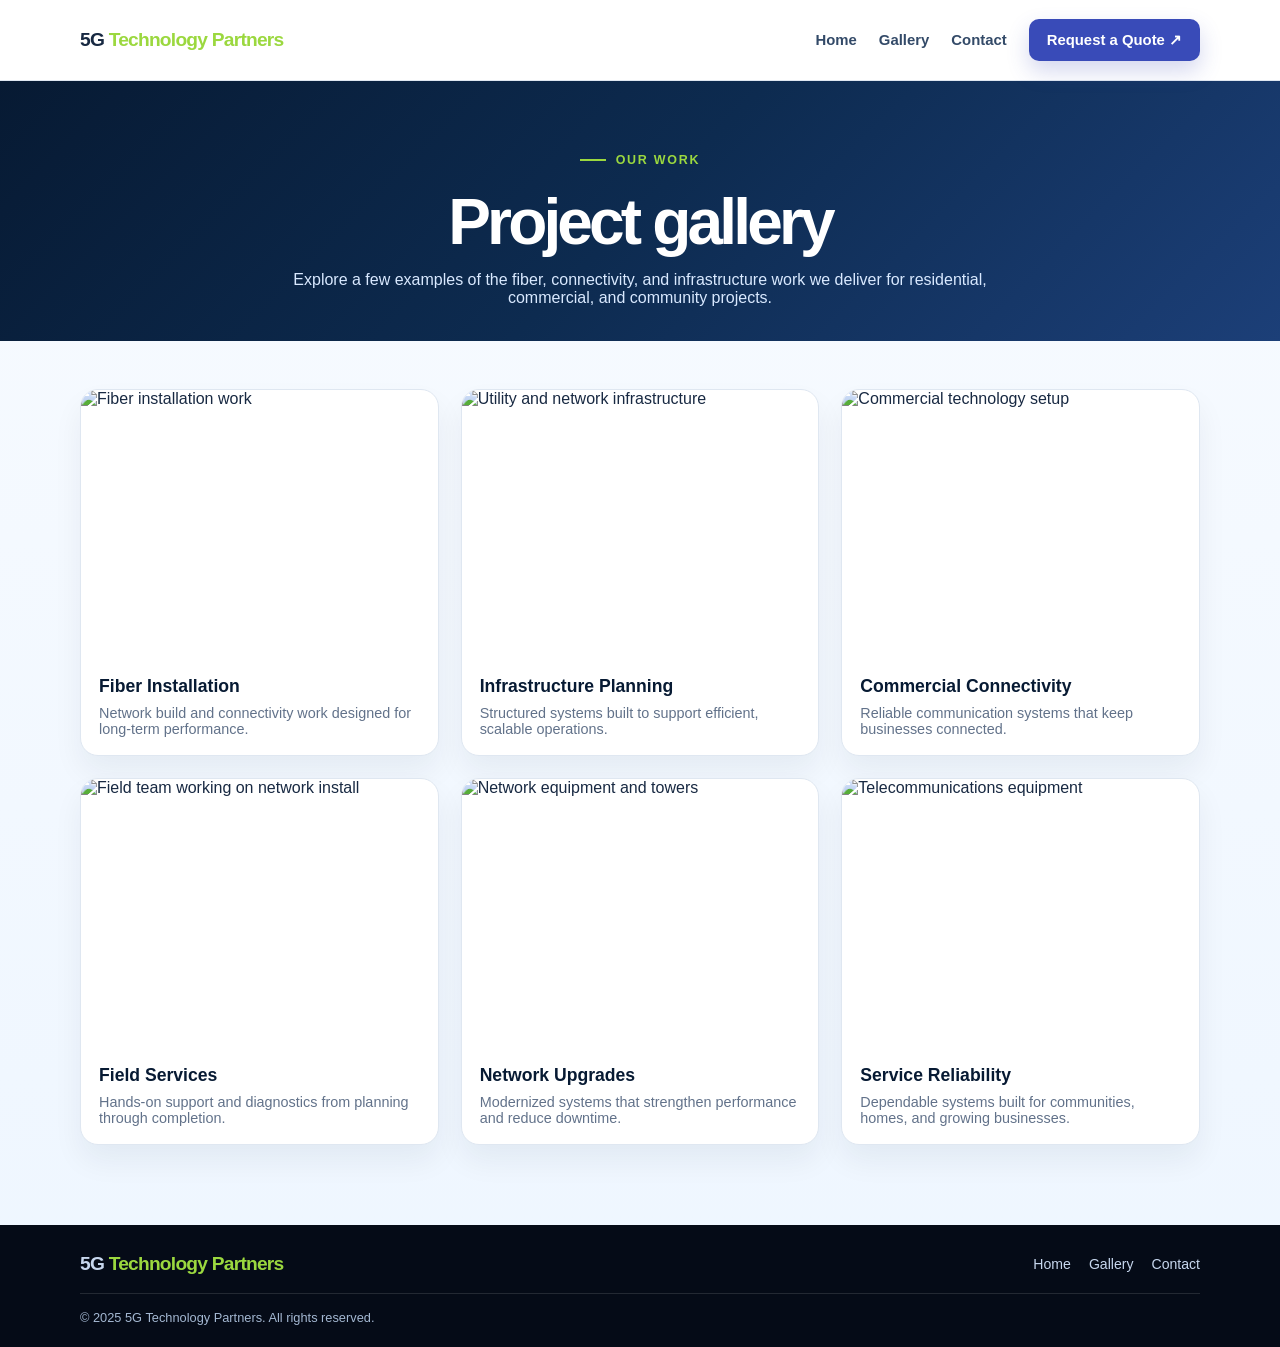
==== gallery.html @ 9b881f02 "Create a standalone image gallery page for 5G Technology Partners and include navigation back to the" ====
<!DOCTYPE html>
<html lang="en">
  <head>
    <meta charset="UTF-8" />
    <meta name="viewport" content="width=device-width, initial-scale=1.0" />
    <title>5G Technology Partners | Project Gallery</title>
    <style>
      :root {
        --navy: #071a33;
        --blue: #394bb8;
        --green: #9bd83f;
        --text: #182942;
        --muted: #62728a;
        --line: #dfe7f1;
        --pale: #f3f7fc;
        --white: #fff;
      }
      * { box-sizing: border-box; }
      body {
        margin: 0;
        font-family: Inter, "Segoe UI", Arial, sans-serif;
        color: var(--text);
        background: linear-gradient(180deg, #f8fbff 0%, #eef6ff 100%);
      }
      a { color: inherit; text-decoration: none; }
      .container {
        width: min(1120px, calc(100% - 32px));
        margin: 0 auto;
      }
      header {
        background: rgba(255,255,255, .96);
        border-bottom: 1px solid var(--line);
        position: sticky;
        top: 0;
        z-index: 10;
      }
      .nav {
        min-height: 80px;
        display: flex;
        justify-content: space-between;
        align-items: center;
        gap: 20px;
      }
      .brand {
        font-size: 1.2rem;
        font-weight: 900;
        letter-spacing: -.04em;
      }
      .brand span { color: var(--green); }
      .nav-links {
        display: flex;
        align-items: center;
        gap: 22px;
        font-size: .93rem;
        font-weight: 700;
        color: #334a68;
      }
      .button {
        display: inline-flex;
        align-items: center;
        justify-content: center;
        padding: 12px 18px;
        border-radius: 10px;
        border: 0;
        font: inherit;
        font-weight: 800;
        cursor: pointer;
      }
      .button-primary {
        background: var(--blue);
        color: white;
        box-shadow: 0 10px 22px rgba(57,75,184,.22);
      }
      .hero {
        background: linear-gradient(135deg, #071a33 0%, #0d2b50 50%, #1c3f78 100%);
        color: white;
      }
      .hero-inner {
        display: flex;
        flex-direction: column;
        align-items: center;
        text-align: center;
        padding: 72px 0 34px;
      }
      .eyebrow {
        display: inline-flex;
        align-items: center;
        gap: 10px;
        color: var(--green);
        font-size: .78rem;
        font-weight: 900;
        letter-spacing: .14em;
        text-transform: uppercase;
      }
      .eyebrow::before {
        content: "";
        width: 26px;
        height: 2px;
        background: currentColor;
      }
      h1 {
        margin: 18px 0 12px;
        font-size: clamp(2.5rem, 5vw, 4rem);
        letter-spacing: -.06em;
      }
      .hero p {
        max-width: 760px;
        margin: 0;
        color: #d9e9ff;
      }
      .gallery {
        padding: 48px 0 80px;
      }
      .gallery-grid {
        display: grid;
        grid-template-columns: repeat(3, minmax(0, 1fr));
        gap: 22px;
      }
      .photo-card {
        background: var(--white);
        border: 1px solid var(--line);
        border-radius: 18px;
        overflow: hidden;
        box-shadow: 0 16px 30px rgba(7,26,51,.06);
      }
      .photo-card img {
        display: block;
        width: 100%;
        height: 270px;
        object-fit: cover;
      }
      .photo-caption {
        padding: 16px 18px 18px;
      }
      .photo-caption h3 {
        margin: 0 0 8px;
        color: var(--navy);
        font-size: 1.1rem;
      }
      .photo-caption p {
        margin: 0;
        color: var(--muted);
        font-size: .9rem;
      }
      footer {
        background: #050b17;
        color: #c7d7ee;
        padding: 28px 0 22px;
      }
      .footer-inner {
        display: flex;
        justify-content: space-between;
        align-items: center;
        flex-wrap: wrap;
        gap: 20px;
      }
      .footer-links {
        display: flex;
        gap: 18px;
        flex-wrap: wrap;
        font-size: .88rem;
      }
      .copyright {
        margin-top: 18px;
        padding-top: 16px;
        border-top: 1px solid rgba(255,255,255,.12);
        color: #a4b8d2;
        font-size: .8rem;
      }
      @media (max-width: 700px) {
        .gallery-grid { grid-template-columns: 1fr; }
        .nav { min-height: 74px; }
        .nav-links {
          display: none;
          flex-wrap: wrap;
          gap: 10px 18px;
        }
      }
    </style>
  </head>
  <body>
    <header>
      <div class="container nav">
        <a class="brand" href="index.html">5G <span>Technology Partners</span></a>
        <nav class="nav-links" aria-label="Main navigation">
          <a href="index.html">Home</a>
          <a href="gallery.html">Gallery</a>
          <a href="index.html#contact">Contact</a>
          <a class="button button-primary" href="index.html#contact">Request a Quote ↗</a>
        </nav>
      </div>
    </header>

    <section class="hero">
      <div class="container hero-inner">
        <div class="eyebrow">Our work</div>
        <h1>Project gallery</h1>
        <p>Explore a few examples of the fiber, connectivity, and infrastructure work we deliver for residential, commercial, and community projects.</p>
      </div>
    </section>

    <main class="gallery">
      <div class="container gallery-grid">
        <article class="photo-card">
          <img src="https://images.unsplash.com/photo-1516321318423-f06f85e504b3?auto=format&fit=crop&w=900&q=80" alt="Fiber installation work" />
          <div class="photo-caption">
            <h3>Fiber Installation</h3>
            <p>Network build and connectivity work designed for long-term performance.</p>
          </div>
        </article>

        <article class="photo-card">
          <img src="https://images.unsplash.com/photo-1555618563-3a671d50994a?auto=format&fit=crop&w=900&q=80" alt="Utility and network infrastructure" />
          <div class="photo-caption">
            <h3>Infrastructure Planning</h3>
            <p>Structured systems built to support efficient, scalable operations.</p>
          </div>
        </article>

        <article class="photo-card">
          <img src="https://images.unsplash.com/photo-1497366754035-f200968a6e72?auto=format&fit=crop&w=900&q=80" alt="Commercial technology setup" />
          <div class="photo-caption">
            <h3>Commercial Connectivity</h3>
            <p>Reliable communication systems that keep businesses connected.</p>
          </div>
        </article>

        <article class="photo-card">
          <img src="https://images.unsplash.com/photo-1504384308090-c894fdcc538d?auto=format&fit=crop&w=900&q=80" alt="Field team working on network install" />
          <div class="photo-caption">
            <h3>Field Services</h3>
            <p>Hands-on support and diagnostics from planning through completion.</p>
          </div>
        </article>

        <article class="photo-card">
          <img src="https://images.unsplash.com/photo-1473448912268-2022ce9509d8?auto=format&fit=crop&w=900&q=80" alt="Network equipment and towers" />
          <div class="photo-caption">
            <h3>Network Upgrades</h3>
            <p>Modernized systems that strengthen performance and reduce downtime.</p>
          </div>
        </article>

        <article class="photo-card">
          <img src="https://images.unsplash.com/photo-1520607162513-77705c0f0d4a?auto=format&fit=crop&w=900&q=80" alt="Telecommunications equipment" />
          <div class="photo-caption">
            <h3>Service Reliability</h3>
            <p>Dependable systems built for communities, homes, and growing businesses.</p>
          </div>
        </article>
      </div>
    </main>

    <footer>
      <div class="container">
        <div class="footer-inner">
          <a class="brand" href="index.html">5G <span>Technology Partners</span></a>
          <nav class="footer-links" aria-label="Footer navigation">
            <a href="index.html">Home</a>
            <a href="gallery.html">Gallery</a>
            <a href="index.html#contact">Contact</a>
          </nav>
        </div>
        <div class="copyright">© 2025 5G Technology Partners. All rights reserved.</div>
      </div>
    </footer>
  </body>
</html>
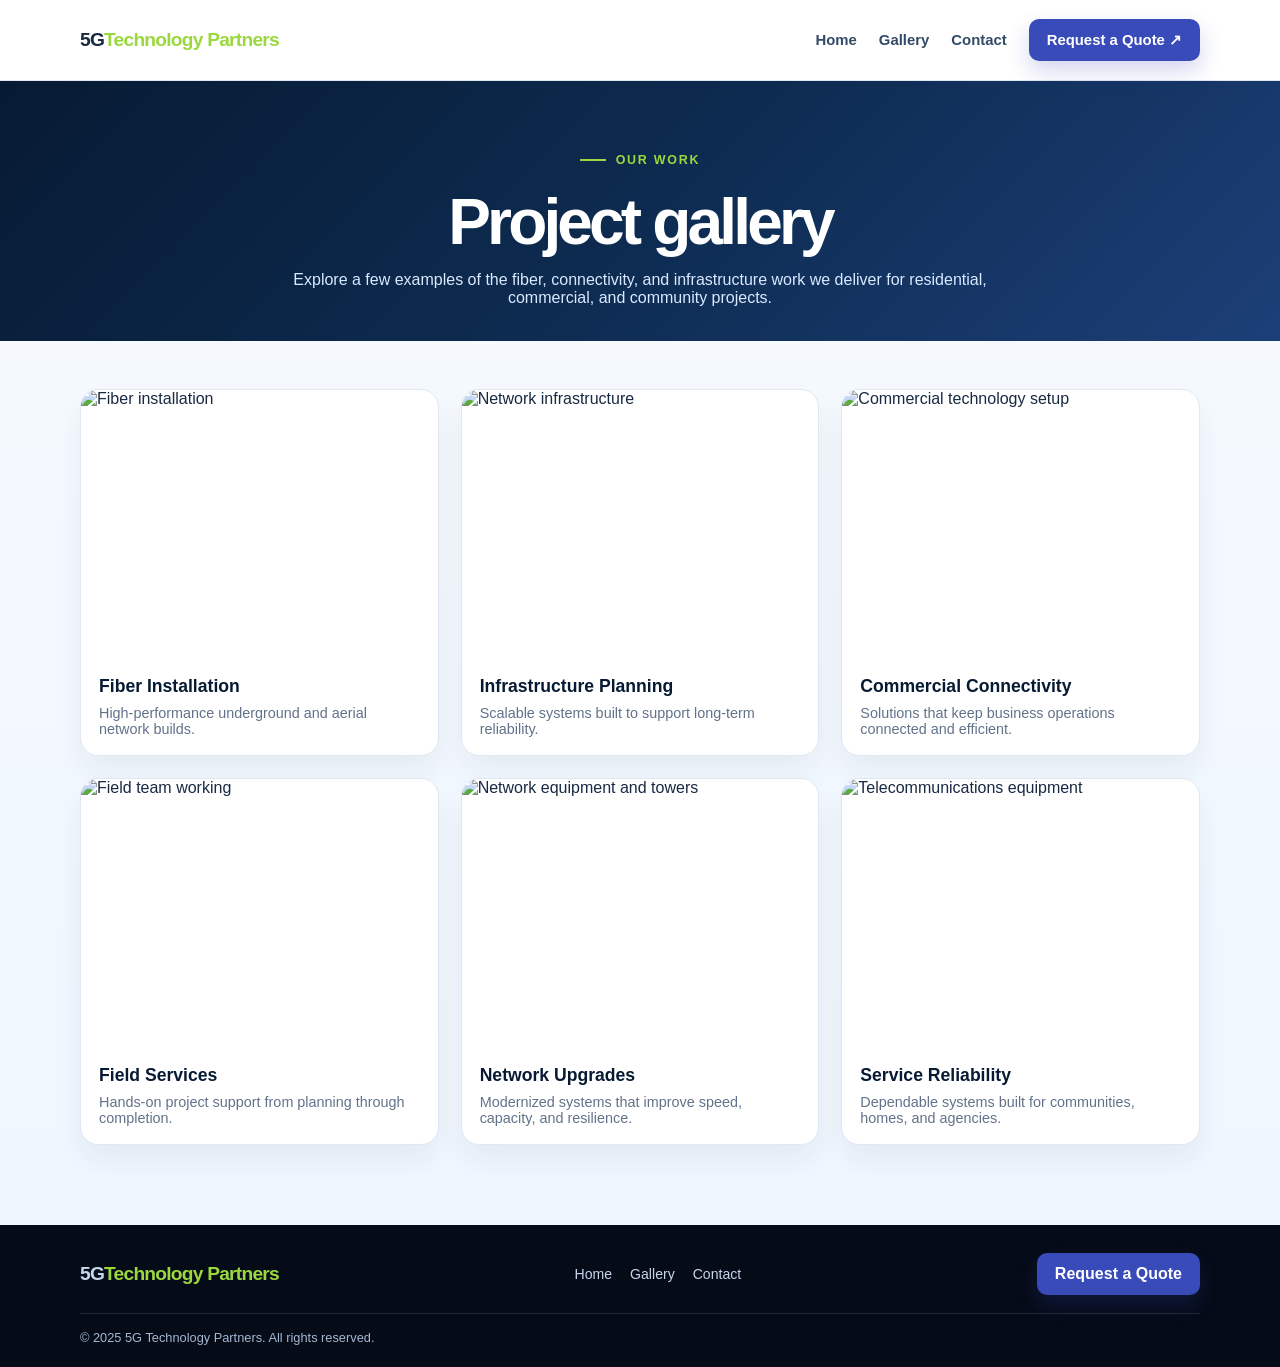
==== commit ae60229e: "Create the dedicated gallery page and ensure the navigation includes a clear Gallery button in both " ====
--- a/gallery.html
+++ b/gallery.html
@@ -3,6 +3,7 @@
   <head>
     <meta charset="UTF-8" />
     <meta name="viewport" content="width=device-width, initial-scale=1.0" />
+    <meta name="description" content="Browse 5G Technology Partners project photos and installation work across fiber, connectivity, and infrastructure services." />
     <title>5G Technology Partners | Project Gallery</title>
     <style>
       :root {
@@ -23,12 +24,9 @@
         background: linear-gradient(180deg, #f8fbff 0%, #eef6ff 100%);
       }
       a { color: inherit; text-decoration: none; }
-      .container {
-        width: min(1120px, calc(100% - 32px));
-        margin: 0 auto;
-      }
+      .container { width: min(1120px, calc(100% - 32px)); margin: 0 auto; }
       header {
-        background: rgba(255,255,255, .96);
+        background: rgba(255,255,255,.96);
         border-bottom: 1px solid var(--line);
         position: sticky;
         top: 0;
@@ -42,6 +40,8 @@
         gap: 20px;
       }
       .brand {
+        display: inline-flex;
+        align-items: center;
         font-size: 1.2rem;
         font-weight: 900;
         letter-spacing: -.04em;
@@ -65,7 +65,9 @@
         font: inherit;
         font-weight: 800;
         cursor: pointer;
-      }
+        transition: transform .2s ease;
+      }
+      .button:hover { transform: translateY(-2px); }
       .button-primary {
         background: var(--blue);
         color: white;
@@ -168,13 +170,13 @@
         font-size: .8rem;
       }
       @media (max-width: 700px) {
+        .nav { flex-wrap: wrap; }
+        .nav-links {
+          width: 100%;
+          justify-content: center;
+          flex-wrap: wrap;
+        }
         .gallery-grid { grid-template-columns: 1fr; }
-        .nav { min-height: 74px; }
-        .nav-links {
-          display: none;
-          flex-wrap: wrap;
-          gap: 10px 18px;
-        }
       }
     </style>
   </head>
@@ -202,18 +204,18 @@
     <main class="gallery">
       <div class="container gallery-grid">
         <article class="photo-card">
-          <img src="https://images.unsplash.com/photo-1516321318423-f06f85e504b3?auto=format&fit=crop&w=900&q=80" alt="Fiber installation work" />
+          <img src="https://images.unsplash.com/photo-1516321318423-f06f85e504b3?auto=format&fit=crop&w=900&q=80" alt="Fiber installation" />
           <div class="photo-caption">
             <h3>Fiber Installation</h3>
-            <p>Network build and connectivity work designed for long-term performance.</p>
-          </div>
-        </article>
-
-        <article class="photo-card">
-          <img src="https://images.unsplash.com/photo-1555618563-3a671d50994a?auto=format&fit=crop&w=900&q=80" alt="Utility and network infrastructure" />
+            <p>High-performance underground and aerial network builds.</p>
+          </div>
+        </article>
+
+        <article class="photo-card">
+          <img src="https://images.unsplash.com/photo-1555618563-3a671d50994a?auto=format&fit=crop&w=900&q=80" alt="Network infrastructure" />
           <div class="photo-caption">
             <h3>Infrastructure Planning</h3>
-            <p>Structured systems built to support efficient, scalable operations.</p>
+            <p>Scalable systems built to support long-term reliability.</p>
           </div>
         </article>
 
@@ -221,15 +223,15 @@
           <img src="https://images.unsplash.com/photo-1497366754035-f200968a6e72?auto=format&fit=crop&w=900&q=80" alt="Commercial technology setup" />
           <div class="photo-caption">
             <h3>Commercial Connectivity</h3>
-            <p>Reliable communication systems that keep businesses connected.</p>
-          </div>
-        </article>
-
-        <article class="photo-card">
-          <img src="https://images.unsplash.com/photo-1504384308090-c894fdcc538d?auto=format&fit=crop&w=900&q=80" alt="Field team working on network install" />
+            <p>Solutions that keep business operations connected and efficient.</p>
+          </div>
+        </article>
+
+        <article class="photo-card">
+          <img src="https://images.unsplash.com/photo-1504384308090-c894fdcc538d?auto=format&fit=crop&w=900&q=80" alt="Field team working" />
           <div class="photo-caption">
             <h3>Field Services</h3>
-            <p>Hands-on support and diagnostics from planning through completion.</p>
+            <p>Hands-on project support from planning through completion.</p>
           </div>
         </article>
 
@@ -237,7 +239,7 @@
           <img src="https://images.unsplash.com/photo-1473448912268-2022ce9509d8?auto=format&fit=crop&w=900&q=80" alt="Network equipment and towers" />
           <div class="photo-caption">
             <h3>Network Upgrades</h3>
-            <p>Modernized systems that strengthen performance and reduce downtime.</p>
+            <p>Modernized systems that improve speed, capacity, and resilience.</p>
           </div>
         </article>
 
@@ -245,7 +247,7 @@
           <img src="https://images.unsplash.com/photo-1520607162513-77705c0f0d4a?auto=format&fit=crop&w=900&q=80" alt="Telecommunications equipment" />
           <div class="photo-caption">
             <h3>Service Reliability</h3>
-            <p>Dependable systems built for communities, homes, and growing businesses.</p>
+            <p>Dependable systems built for communities, homes, and agencies.</p>
           </div>
         </article>
       </div>
@@ -260,6 +262,7 @@
             <a href="gallery.html">Gallery</a>
             <a href="index.html#contact">Contact</a>
           </nav>
+          <a class="button button-primary" href="index.html#contact">Request a Quote</a>
         </div>
         <div class="copyright">© 2025 5G Technology Partners. All rights reserved.</div>
       </div>
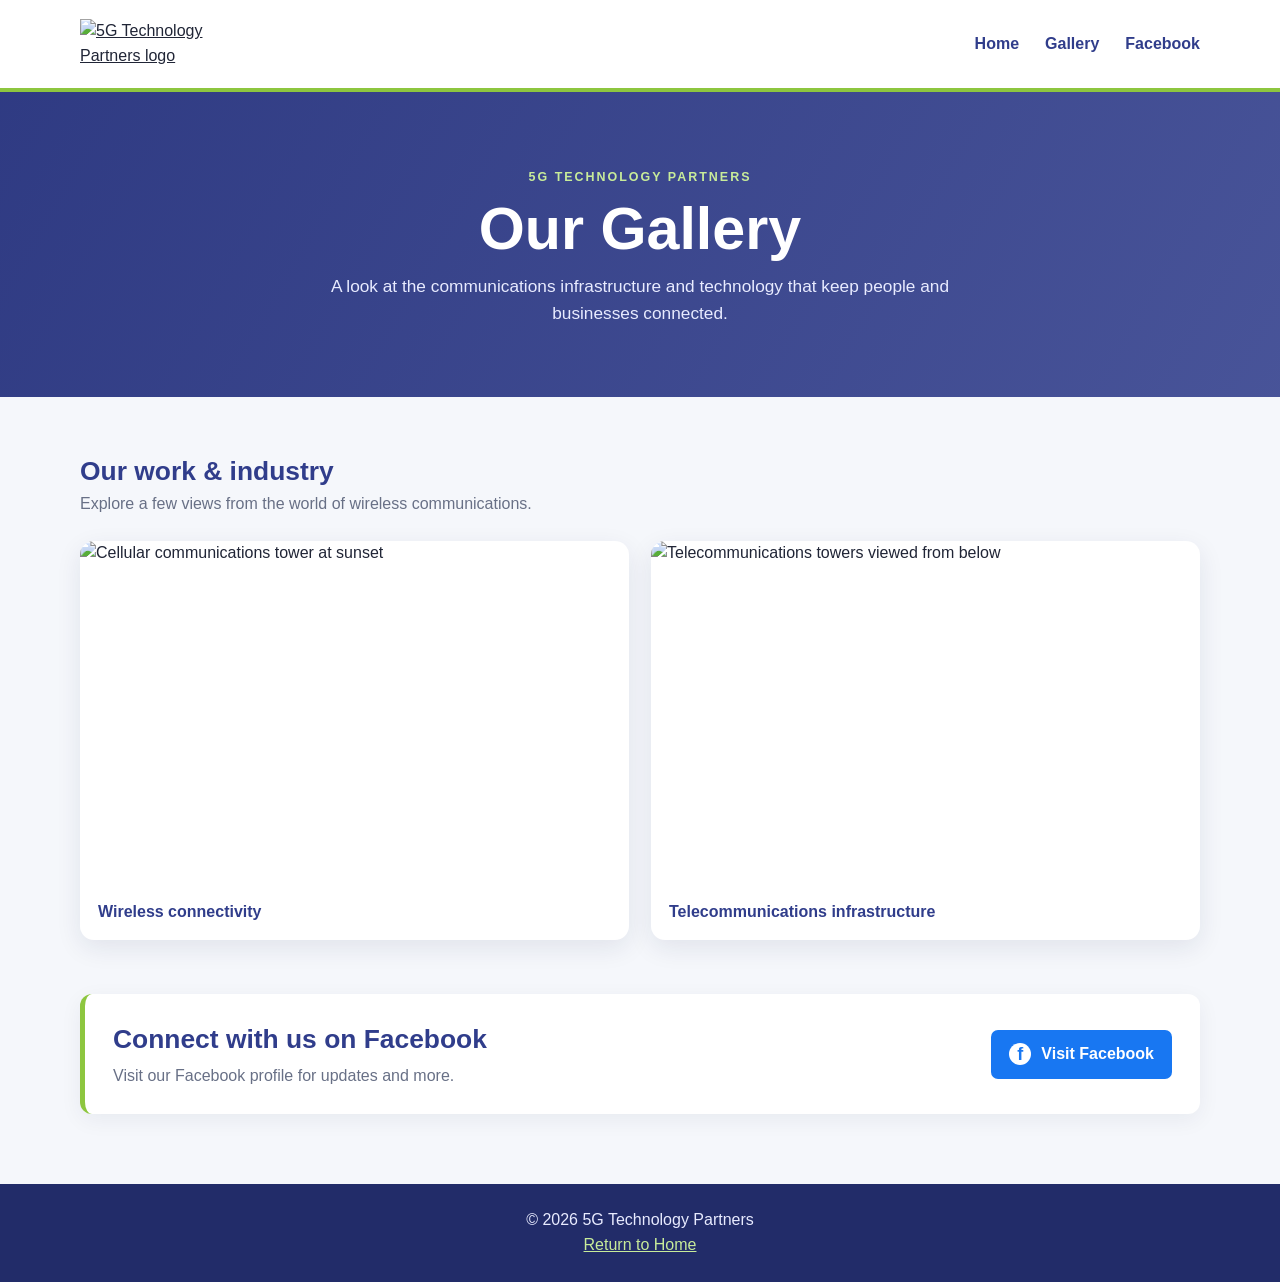
==== commit 7d3b51d1: "Add files via upload" ====
--- a/gallery.html
+++ b/gallery.html
@@ -1,271 +1,105 @@
-<!DOCTYPE html>
+<!doctype html>
 <html lang="en">
-  <head>
-    <meta charset="UTF-8" />
-    <meta name="viewport" content="width=device-width, initial-scale=1.0" />
-    <meta name="description" content="Browse 5G Technology Partners project photos and installation work across fiber, connectivity, and infrastructure services." />
-    <title>5G Technology Partners | Project Gallery</title>
-    <style>
-      :root {
-        --navy: #071a33;
-        --blue: #394bb8;
-        --green: #9bd83f;
-        --text: #182942;
-        --muted: #62728a;
-        --line: #dfe7f1;
-        --pale: #f3f7fc;
-        --white: #fff;
-      }
-      * { box-sizing: border-box; }
-      body {
-        margin: 0;
-        font-family: Inter, "Segoe UI", Arial, sans-serif;
-        color: var(--text);
-        background: linear-gradient(180deg, #f8fbff 0%, #eef6ff 100%);
-      }
-      a { color: inherit; text-decoration: none; }
-      .container { width: min(1120px, calc(100% - 32px)); margin: 0 auto; }
-      header {
-        background: rgba(255,255,255,.96);
-        border-bottom: 1px solid var(--line);
-        position: sticky;
-        top: 0;
-        z-index: 10;
-      }
-      .nav {
-        min-height: 80px;
-        display: flex;
-        justify-content: space-between;
-        align-items: center;
-        gap: 20px;
-      }
-      .brand {
-        display: inline-flex;
-        align-items: center;
-        font-size: 1.2rem;
-        font-weight: 900;
-        letter-spacing: -.04em;
-      }
-      .brand span { color: var(--green); }
-      .nav-links {
-        display: flex;
-        align-items: center;
-        gap: 22px;
-        font-size: .93rem;
-        font-weight: 700;
-        color: #334a68;
-      }
-      .button {
-        display: inline-flex;
-        align-items: center;
-        justify-content: center;
-        padding: 12px 18px;
-        border-radius: 10px;
-        border: 0;
-        font: inherit;
-        font-weight: 800;
-        cursor: pointer;
-        transition: transform .2s ease;
-      }
-      .button:hover { transform: translateY(-2px); }
-      .button-primary {
-        background: var(--blue);
-        color: white;
-        box-shadow: 0 10px 22px rgba(57,75,184,.22);
-      }
-      .hero {
-        background: linear-gradient(135deg, #071a33 0%, #0d2b50 50%, #1c3f78 100%);
-        color: white;
-      }
-      .hero-inner {
-        display: flex;
-        flex-direction: column;
-        align-items: center;
-        text-align: center;
-        padding: 72px 0 34px;
-      }
-      .eyebrow {
-        display: inline-flex;
-        align-items: center;
-        gap: 10px;
-        color: var(--green);
-        font-size: .78rem;
-        font-weight: 900;
-        letter-spacing: .14em;
-        text-transform: uppercase;
-      }
-      .eyebrow::before {
-        content: "";
-        width: 26px;
-        height: 2px;
-        background: currentColor;
-      }
-      h1 {
-        margin: 18px 0 12px;
-        font-size: clamp(2.5rem, 5vw, 4rem);
-        letter-spacing: -.06em;
-      }
-      .hero p {
-        max-width: 760px;
-        margin: 0;
-        color: #d9e9ff;
-      }
-      .gallery {
-        padding: 48px 0 80px;
-      }
-      .gallery-grid {
-        display: grid;
-        grid-template-columns: repeat(3, minmax(0, 1fr));
-        gap: 22px;
-      }
-      .photo-card {
-        background: var(--white);
-        border: 1px solid var(--line);
-        border-radius: 18px;
-        overflow: hidden;
-        box-shadow: 0 16px 30px rgba(7,26,51,.06);
-      }
-      .photo-card img {
-        display: block;
-        width: 100%;
-        height: 270px;
-        object-fit: cover;
-      }
-      .photo-caption {
-        padding: 16px 18px 18px;
-      }
-      .photo-caption h3 {
-        margin: 0 0 8px;
-        color: var(--navy);
-        font-size: 1.1rem;
-      }
-      .photo-caption p {
-        margin: 0;
-        color: var(--muted);
-        font-size: .9rem;
-      }
-      footer {
-        background: #050b17;
-        color: #c7d7ee;
-        padding: 28px 0 22px;
-      }
-      .footer-inner {
-        display: flex;
-        justify-content: space-between;
-        align-items: center;
-        flex-wrap: wrap;
-        gap: 20px;
-      }
-      .footer-links {
-        display: flex;
-        gap: 18px;
-        flex-wrap: wrap;
-        font-size: .88rem;
-      }
-      .copyright {
-        margin-top: 18px;
-        padding-top: 16px;
-        border-top: 1px solid rgba(255,255,255,.12);
-        color: #a4b8d2;
-        font-size: .8rem;
-      }
-      @media (max-width: 700px) {
-        .nav { flex-wrap: wrap; }
-        .nav-links {
-          width: 100%;
-          justify-content: center;
-          flex-wrap: wrap;
-        }
-        .gallery-grid { grid-template-columns: 1fr; }
-      }
-    </style>
-  </head>
-  <body>
-    <header>
-      <div class="container nav">
-        <a class="brand" href="index.html">5G <span>Technology Partners</span></a>
-        <nav class="nav-links" aria-label="Main navigation">
-          <a href="index.html">Home</a>
-          <a href="gallery.html">Gallery</a>
-          <a href="index.html#contact">Contact</a>
-          <a class="button button-primary" href="index.html#contact">Request a Quote ↗</a>
-        </nav>
+<head>
+  <meta charset="utf-8">
+  <meta name="viewport" content="width=device-width, initial-scale=1">
+  <meta name="theme-color" content="#303d8b">
+  <title>Gallery | 5G Technology Partners</title>
+  <meta name="description" content="Explore the 5G Technology Partners gallery.">
+  <style>
+    :root { --navy:#303d8b; --green:#8dc63f; --ink:#202536; --muted:#687086; --paper:#f5f7fb; }
+    * { box-sizing:border-box; }
+    body { margin:0; color:var(--ink); background:var(--paper); font:16px/1.55 Arial,Helvetica,sans-serif; }
+    a { color:inherit; }
+    .topbar { background:#fff; border-bottom:4px solid var(--green); }
+    .nav { width:min(1120px,92%); margin:auto; min-height:88px; display:flex; align-items:center; justify-content:space-between; gap:24px; }
+    .brand img { display:block; width:180px; max-height:78px; object-fit:contain; }
+    .links { display:flex; align-items:center; gap:26px; flex-wrap:wrap; }
+    .links a { text-decoration:none; font-weight:700; color:var(--navy); }
+    .links a:hover,.links a:focus { color:#648e24; text-decoration:underline; }
+    .hero { background:linear-gradient(120deg,rgba(39,51,126,.96),rgba(48,61,139,.88)); color:white; padding:76px 4% 70px; text-align:center; }
+    .hero .eyebrow { color:#c8ec9a; text-transform:uppercase; letter-spacing:.16em; font-size:.78rem; font-weight:700; }
+    h1 { margin:10px 0 12px; font-size:clamp(2.3rem,5vw,3.7rem); line-height:1.08; }
+    .hero p { max-width:650px; margin:0 auto; color:#e8ebff; font-size:1.08rem; }
+    main { width:min(1120px,92%); margin:54px auto 70px; }
+    .section-head { display:flex; justify-content:space-between; align-items:end; gap:18px; margin-bottom:24px; }
+    h2 { color:var(--navy); margin:0; font-size:1.65rem; }
+    .section-head p { margin:0; color:var(--muted); }
+    .gallery { display:grid; grid-template-columns:repeat(2,minmax(0,1fr)); gap:22px; }
+    .tile { margin:0; background:#fff; border-radius:14px; overflow:hidden; box-shadow:0 8px 26px rgba(23,34,76,.09); }
+    .tile img { display:block; width:100%; aspect-ratio:16/10; object-fit:cover; }
+    .tile figcaption { padding:16px 18px; font-weight:700; color:var(--navy); }
+    .social { margin-top:54px; background:#fff; border-left:5px solid var(--green); border-radius:12px; padding:25px 28px; display:flex; justify-content:space-between; align-items:center; gap:20px; box-shadow:0 6px 22px rgba(23,34,76,.06); }
+    .social h2 { margin-bottom:4px; }
+    .social p { margin:0; color:var(--muted); }
+    .facebook { display:inline-flex; align-items:center; gap:10px; background:#1877f2; color:white; padding:12px 18px; border-radius:7px; text-decoration:none; font-weight:700; white-space:nowrap; }
+    .facebook:hover,.facebook:focus { background:#0f5fc5; }
+    .fb-icon { display:inline-grid; place-items:center; width:22px; height:22px; border-radius:50%; background:white; color:#1877f2; font:bold 18px Arial; }
+    footer { background:#222c69; color:#e8ebff; text-align:center; padding:24px 4%; }
+    footer a { color:#c8ec9a; }
+    @media (max-width:650px) {
+      .nav { padding:12px 0; flex-direction:column; justify-content:center; }
+      .links { justify-content:center; gap:18px; }
+      .hero { padding:58px 5%; }
+      .gallery { grid-template-columns:1fr; }
+      .section-head,.social { align-items:flex-start; flex-direction:column; }
+    }
+  </style>
+</head>
+<body>
+  <header class="topbar">
+    <nav class="nav" aria-label="Main navigation">
+      <a class="brand" href="index.html" aria-label="5G Technology Partners home">
+        <img src="https://5gtechnologypartners.com/wp-content/uploads/sites/70/2019/03/logo.png" alt="5G Technology Partners logo">
+      </a>
+      <div class="links">
+        <a href="index.html">Home</a>
+        <a href="gallery.html" aria-current="page">Gallery</a>
+        <a href="https://www.facebook.com/profile.php?id=61595983370484" target="_blank" rel="noopener noreferrer">Facebook</a>
       </div>
-    </header>
+    </nav>
+  </header>
 
-    <section class="hero">
-      <div class="container hero-inner">
-        <div class="eyebrow">Our work</div>
-        <h1>Project gallery</h1>
-        <p>Explore a few examples of the fiber, connectivity, and infrastructure work we deliver for residential, commercial, and community projects.</p>
+  <section class="hero">
+    <div class="eyebrow">5G Technology Partners</div>
+    <h1>Our Gallery</h1>
+    <p>A look at the communications infrastructure and technology that keep people and businesses connected.</p>
+  </section>
+
+  <main>
+    <div class="section-head">
+      <div>
+        <h2>Our work &amp; industry</h2>
+        <p>Explore a few views from the world of wireless communications.</p>
       </div>
+    </div>
+
+    <section class="gallery" aria-label="Photo gallery">
+      <figure class="tile">
+        <img src="https://5gtechnologypartners.com/wp-content/uploads/sites/70/2019/05/home1.jpg" alt="Cellular communications tower at sunset" loading="lazy">
+        <figcaption>Wireless connectivity</figcaption>
+      </figure>
+      <figure class="tile">
+        <img src="https://5gtechnologypartners.com/wp-content/uploads/sites/70/2019/05/home2.jpg" alt="Telecommunications towers viewed from below" loading="lazy">
+        <figcaption>Telecommunications infrastructure</figcaption>
+      </figure>
     </section>
 
-    <main class="gallery">
-      <div class="container gallery-grid">
-        <article class="photo-card">
-          <img src="https://images.unsplash.com/photo-1516321318423-f06f85e504b3?auto=format&fit=crop&w=900&q=80" alt="Fiber installation" />
-          <div class="photo-caption">
-            <h3>Fiber Installation</h3>
-            <p>High-performance underground and aerial network builds.</p>
-          </div>
-        </article>
+    <section class="social" aria-label="Facebook profile">
+      <div>
+        <h2>Connect with us on Facebook</h2>
+        <p>Visit our Facebook profile for updates and more.</p>
+      </div>
+      <a class="facebook" href="https://www.facebook.com/profile.php?id=61595983370484" target="_blank" rel="noopener noreferrer">
+        <span class="fb-icon" aria-hidden="true">f</span> Visit Facebook
+      </a>
+    </section>
+  </main>
 
-        <article class="photo-card">
-          <img src="https://images.unsplash.com/photo-1555618563-3a671d50994a?auto=format&fit=crop&w=900&q=80" alt="Network infrastructure" />
-          <div class="photo-caption">
-            <h3>Infrastructure Planning</h3>
-            <p>Scalable systems built to support long-term reliability.</p>
-          </div>
-        </article>
-
-        <article class="photo-card">
-          <img src="https://images.unsplash.com/photo-1497366754035-f200968a6e72?auto=format&fit=crop&w=900&q=80" alt="Commercial technology setup" />
-          <div class="photo-caption">
-            <h3>Commercial Connectivity</h3>
-            <p>Solutions that keep business operations connected and efficient.</p>
-          </div>
-        </article>
-
-        <article class="photo-card">
-          <img src="https://images.unsplash.com/photo-1504384308090-c894fdcc538d?auto=format&fit=crop&w=900&q=80" alt="Field team working" />
-          <div class="photo-caption">
-            <h3>Field Services</h3>
-            <p>Hands-on project support from planning through completion.</p>
-          </div>
-        </article>
-
-        <article class="photo-card">
-          <img src="https://images.unsplash.com/photo-1473448912268-2022ce9509d8?auto=format&fit=crop&w=900&q=80" alt="Network equipment and towers" />
-          <div class="photo-caption">
-            <h3>Network Upgrades</h3>
-            <p>Modernized systems that improve speed, capacity, and resilience.</p>
-          </div>
-        </article>
-
-        <article class="photo-card">
-          <img src="https://images.unsplash.com/photo-1520607162513-77705c0f0d4a?auto=format&fit=crop&w=900&q=80" alt="Telecommunications equipment" />
-          <div class="photo-caption">
-            <h3>Service Reliability</h3>
-            <p>Dependable systems built for communities, homes, and agencies.</p>
-          </div>
-        </article>
-      </div>
-    </main>
-
-    <footer>
-      <div class="container">
-        <div class="footer-inner">
-          <a class="brand" href="index.html">5G <span>Technology Partners</span></a>
-          <nav class="footer-links" aria-label="Footer navigation">
-            <a href="index.html">Home</a>
-            <a href="gallery.html">Gallery</a>
-            <a href="index.html#contact">Contact</a>
-          </nav>
-          <a class="button button-primary" href="index.html#contact">Request a Quote</a>
-        </div>
-        <div class="copyright">© 2025 5G Technology Partners. All rights reserved.</div>
-      </div>
-    </footer>
-  </body>
+  <footer>
+    <div>© <span id="year"></span> 5G Technology Partners</div>
+    <div><a href="index.html">Return to Home</a></div>
+  </footer>
+  <script>document.getElementById('year').textContent = new Date().getFullYear();</script>
+</body>
 </html>
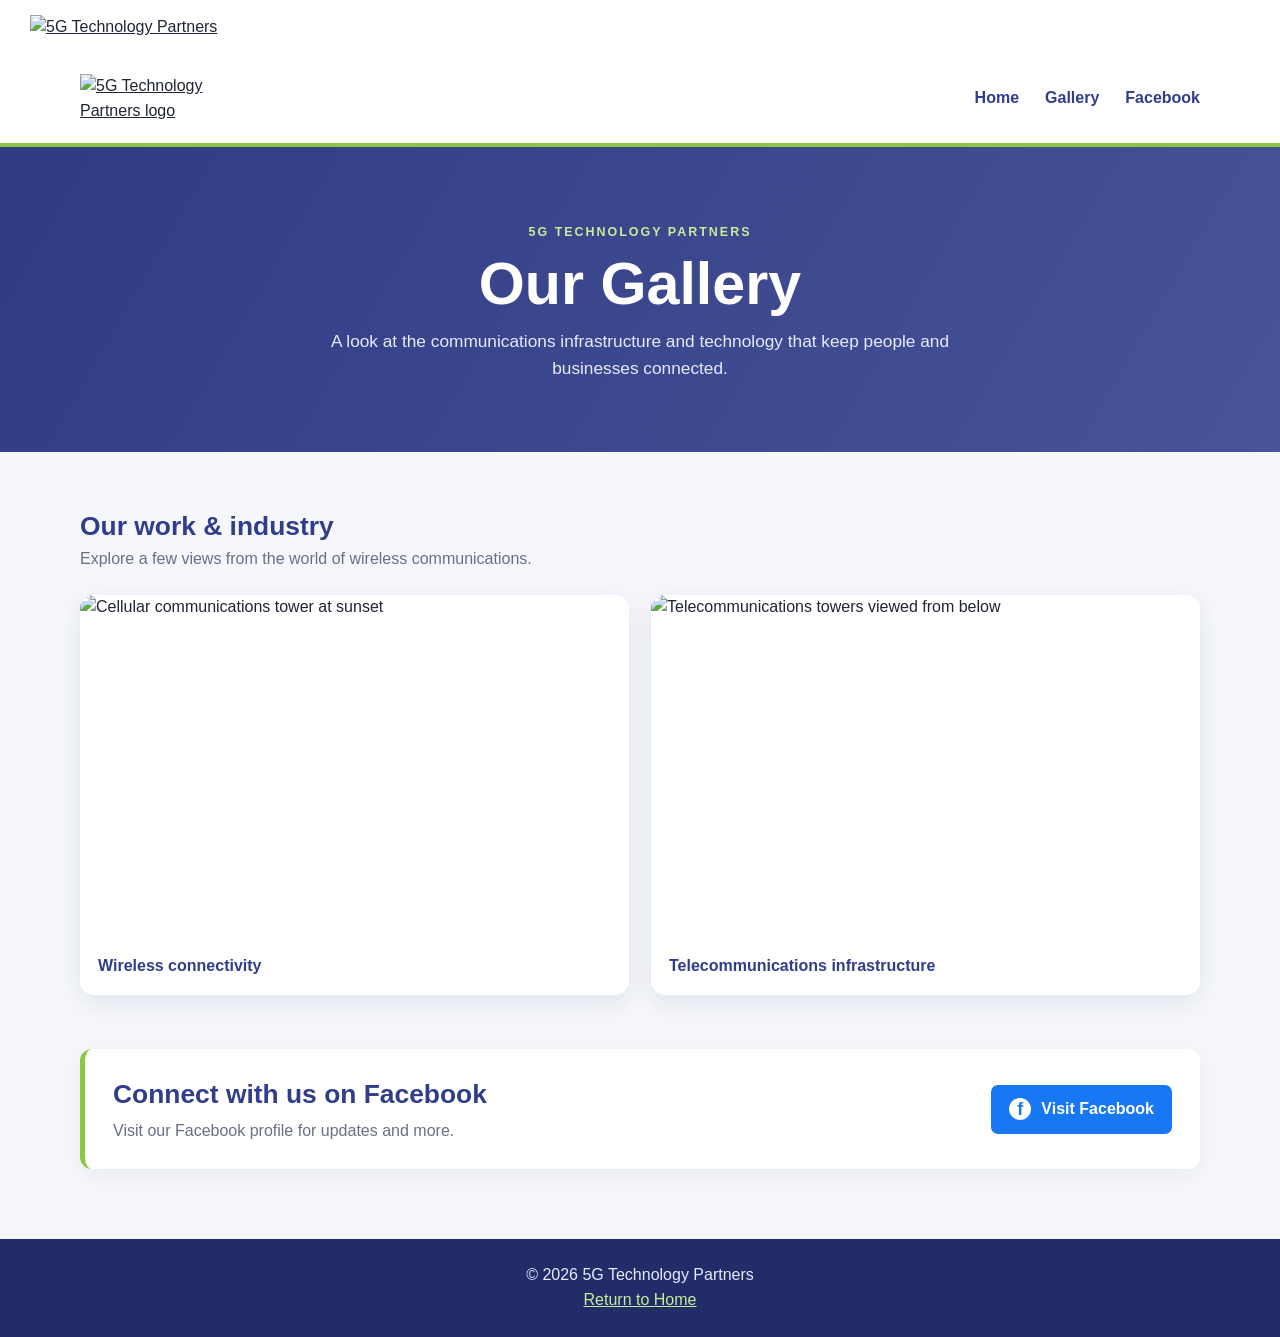
==== commit f7bd98c4: "Implement site header with logo Added a site header with logo and styling." ====
--- a/gallery.html
+++ b/gallery.html
@@ -44,9 +44,30 @@
       .gallery { grid-template-columns:1fr; }
       .section-head,.social { align-items:flex-start; flex-direction:column; }
     }
+    .site-header {
+    display: flex;
+    align-items: center;
+    padding: 15px 30px;
+    background: #ffffff;
+}
+
+.site-logo {
+    width: 220px;
+    height: auto;
+    display: block;
+}
   </style>
 </head>
 <body>
+  <header class="site-header">
+    <a href="index.html">
+        <img
+            src="https://5gtechnologypartners.com/wp-content/uploads/sites/70/2019/03/logo.png"
+            alt="5G Technology Partners"
+            class="site-logo"
+        >
+    </a>
+</header>
   <header class="topbar">
     <nav class="nav" aria-label="Main navigation">
       <a class="brand" href="index.html" aria-label="5G Technology Partners home">
